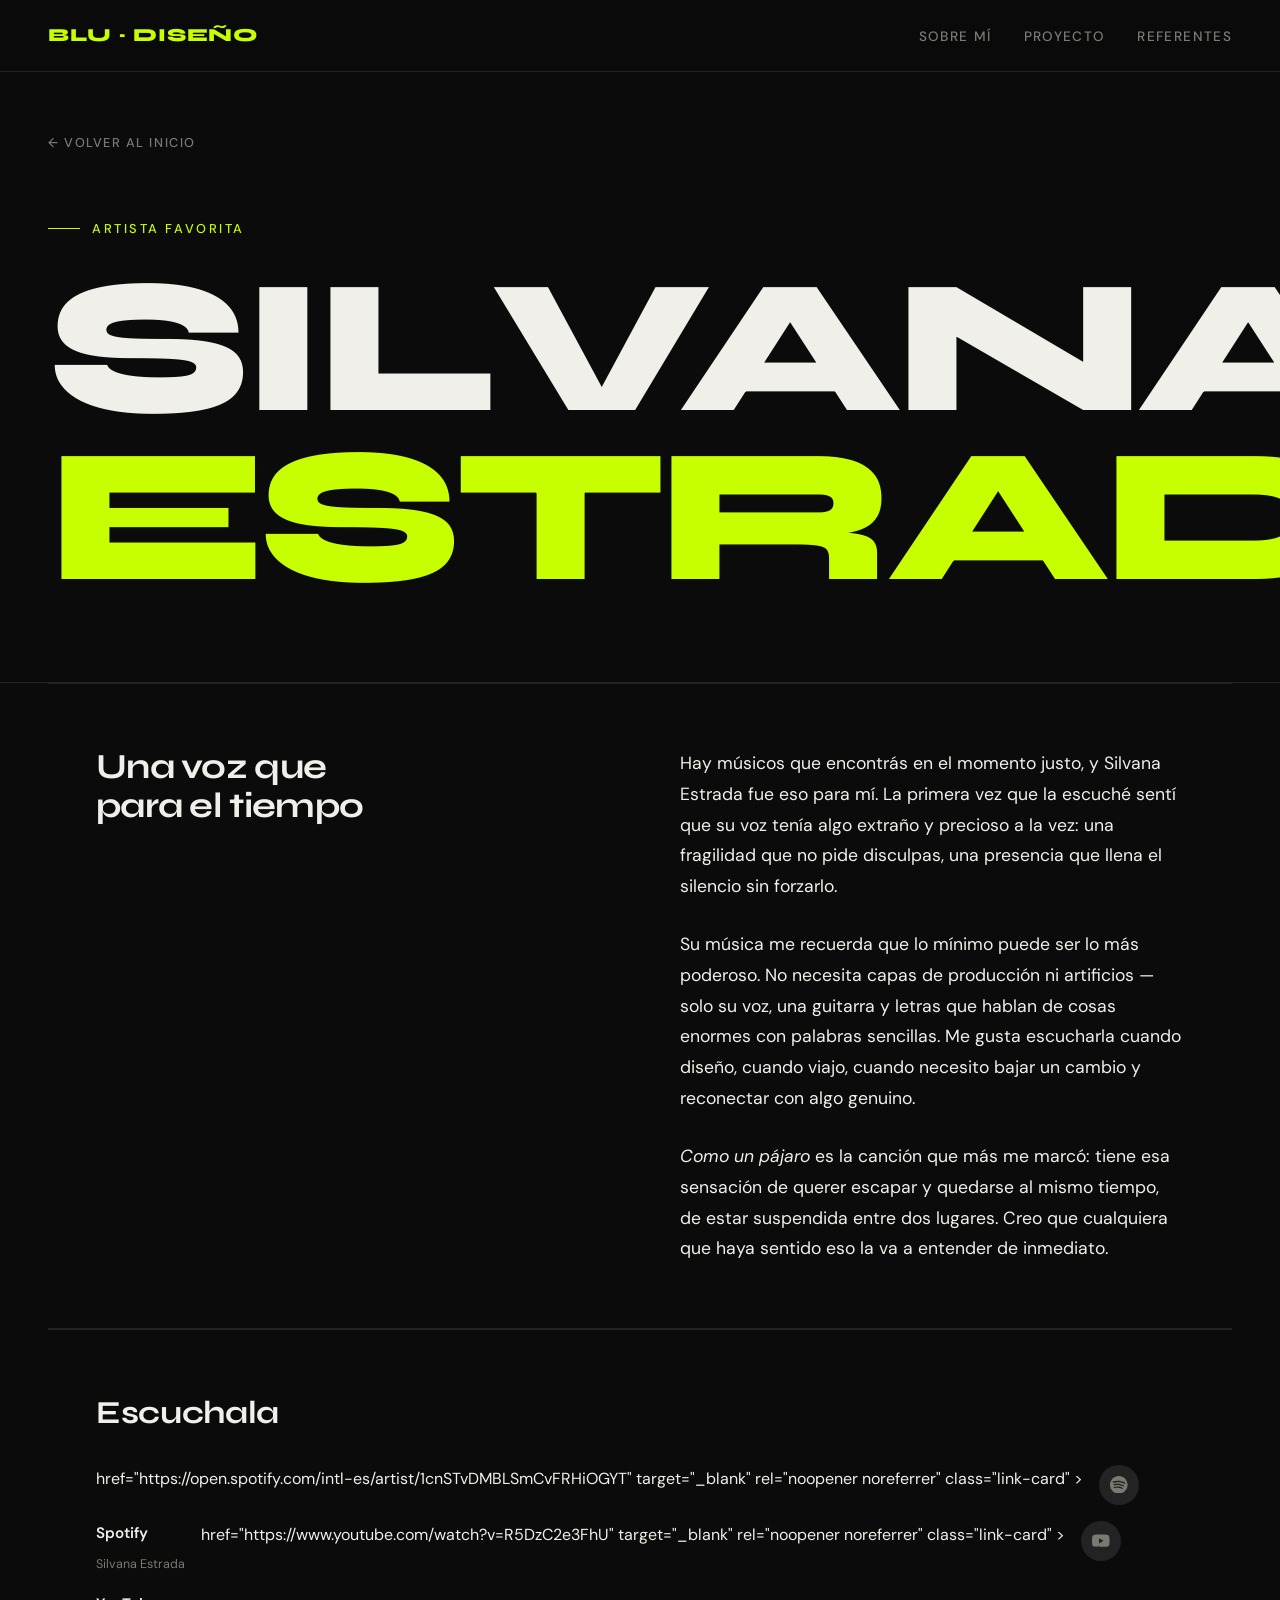
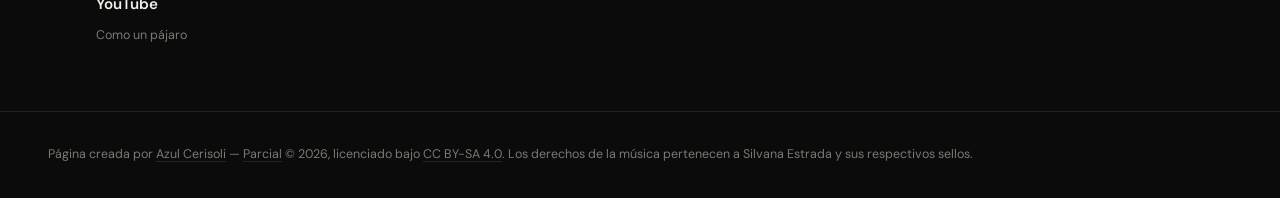
==== silvana.html @ fde163b9 "Create silvana.html for artist profile This HTML file introduces Silvana Estrada, detailing her musi" ====
<!DOCTYPE html>
<html lang="es">
<head>
  <meta charset="UTF-8" />
  <meta name="viewport" content="width=device-width, initial-scale=1.0" />
  <title>Silvana Estrada — Blu Diseño</title>
  <link rel="stylesheet" href="styles.css" />
  <link
    href="https://fonts.googleapis.com/css2?family=Syne:wght@400;700;800&family=DM+Sans:ital,opsz,wght@0,9..40,300;0,9..40,400;0,9..40,500;0,9..40,600;1,9..40,300&display=swap"
    rel="stylesheet"
  />
</head>
<body>

  <nav>
    <a href="index.html" class="nav-logo">Blu · Diseño</a>
    <ul class="nav-links">
      <li><a href="index.html#presentacion">Sobre mí</a></li>
      <li><a href="index.html#proyecto">Proyecto</a></li>
      <li><a href="index.html#referentes">Referentes</a></li>
    </ul>
  </nav>

  <!-- HERO -->
  <div class="silvana-hero">
    <a href="index.html" class="back-link">← Volver al inicio</a>
    <p class="hero-eyebrow">Artista favorita</p>
    <h1 class="hero-title">Silvana<br /><span class="accent">Estrada</span></h1>
  </div>

  <main>

    <!-- POR QUÉ ME GUSTA -->
    <section class="silvana-intro">
      <h2>Una voz que<br />para el tiempo</h2>
      <div>
        <p>
          Hay músicos que encontrás en el momento justo, y Silvana Estrada fue
          eso para mí. La primera vez que la escuché sentí que su voz tenía
          algo extraño y precioso a la vez: una fragilidad que no pide
          disculpas, una presencia que llena el silencio sin forzarlo.
        </p>
        <br />
        <p>
          Su música me recuerda que lo mínimo puede ser lo más poderoso.
          No necesita capas de producción ni artificios — solo su voz, una
          guitarra y letras que hablan de cosas enormes con palabras
          sencillas. Me gusta escucharla cuando diseño, cuando viajo, cuando
          necesito bajar un cambio y reconectar con algo genuino.
        </p>
        <br />
        <p>
          <em>Como un pájaro</em> es la canción que más me marcó: tiene esa
          sensación de querer escapar y quedarse al mismo tiempo, de estar
          suspendida entre dos lugares. Creo que cualquiera que haya sentido
          eso la va a entender de inmediato.
        </p>
      </div>
    </section>

    <!-- ENLACES -->
    <section class="silvana-links">
      <h3>Escuchala</h3>
      <div class="link-cards">

        <!-- Spotify -->
        
          href="https://open.spotify.com/intl-es/artist/1cnSTvDMBLSmCvFRHiOGYT"
          target="_blank"
          rel="noopener noreferrer"
          class="link-card"
        >
          <div class="link-card-icon">
            <svg xmlns="http://www.w3.org/2000/svg" viewBox="0 0 24 24">
              <path d="M12 0C5.4 0 0 5.4 0 12s5.4 12 12 12 12-5.4 12-12S18.66 0 12 0zm5.521 17.34c-.24.359-.66.48-1.021.24-2.82-1.74-6.36-2.101-10.561-1.141-.418.122-.779-.179-.899-.539-.12-.421.18-.78.54-.9 4.56-1.021 8.52-.6 11.64 1.32.42.18.479.659.301 1.02zm1.44-3.3c-.301.42-.841.6-1.262.3-3.239-1.98-8.159-2.58-11.939-1.38-.479.12-1.02-.12-1.14-.6-.12-.48.12-1.021.6-1.141C9.6 9.9 15 10.561 18.72 12.84c.361.181.54.78.241 1.2zm.12-3.36C15.24 8.4 8.82 8.16 5.16 9.301c-.6.179-1.2-.181-1.38-.721-.18-.601.18-1.2.72-1.381 4.26-1.26 11.28-1.02 15.721 1.621.539.3.719 1.02.419 1.56-.299.421-1.02.599-1.559.3z"/>
            </svg>
          </div>
          <div class="link-card-text">
            <strong>Spotify</strong>
            <span>Silvana Estrada</span>
          </div>
        </a>

        <!-- YouTube -->
        
          href="https://www.youtube.com/watch?v=R5DzC2e3FhU"
          target="_blank"
          rel="noopener noreferrer"
          class="link-card"
        >
          <div class="link-card-icon">
            <svg xmlns="http://www.w3.org/2000/svg" viewBox="0 0 24 24">
              <path d="M23.498 6.186a3.016 3.016 0 00-2.122-2.136C19.505 3.545 12 3.545 12 3.545s-7.505 0-9.377.505A3.017 3.017 0 00.502 6.186C0 8.07 0 12 0 12s0 3.93.502 5.814a3.016 3.016 0 002.122 2.136c1.871.505 9.376.505 9.376.505s7.505 0 9.377-.505a3.015 3.015 0 002.122-2.136C24 15.93 24 12 24 12s0-3.93-.502-5.814zM9.545 15.568V8.432L15.818 12l-6.273 3.568z"/>
            </svg>
          </div>
          <div class="link-card-text">
            <strong>YouTube</strong>
            <span>Como un pájaro</span>
          </div>
        </a>

      </div>
    </section>

  </main>

  <!-- CRÉDITOS / AUTORÍA -->
  <div class="silvana-credit">
    Página creada por <a href="index.html">Azul Cerisoli</a> —
    <a href="https://azulcerisoli-byte.github.io/parcial/" target="_blank" rel="noopener noreferrer">Parcial</a>
    © 2026, licenciado bajo
    <a href="https://creativecommons.org/licenses/by-sa/4.0/" target="_blank" rel="noopener noreferrer">CC BY-SA 4.0</a>.
    Los derechos de la música pertenecen a Silvana Estrada y sus respectivos sellos.
  </div>

</body>
</html>
---- styles.css ----
/* ============================================
   BLU DISEÑO — Azul Cerisoli | Portfolio
   Paleta: Negro profundo + Blanco roto + Lima eléctrico
   ============================================ */

@import url('https://fonts.googleapis.com/css2?family=Syne:wght@400;700;800&family=DM+Sans:wght@300;400;500;600&display=swap');

/* ====== TOKENS / VARIABLES ====== */
:root {
  --bg:        #0B0B0B;
  --surface:   #141414;
  --border:    #232323;
  --accent:    #C8FF00;
  --accent-dim:#9BBF00;
  --text:      #F0EFE9;
  --muted:     #7A7A72;

  --font-display: 'Syne', sans-serif;
  --font-body:    'DM Sans', sans-serif;

  --space-xs: 0.5rem;
  --space-sm: 1rem;
  --space-md: 2rem;
  --space-lg: 4rem;
  --space-xl: 8rem;

  --transition: 0.3s cubic-bezier(0.4, 0, 0.2, 1);
}

/* ====== RESET & BASE ====== */
*, *::before, *::after {
  box-sizing: border-box;
  margin: 0;
  padding: 0;
}

html {
  scroll-behavior: smooth;
  font-size: 16px;
}

body {
  background-color: var(--bg);
  color: var(--text);
  font-family: var(--font-body);
  font-weight: 400;
  line-height: 1.7;
  overflow-x: hidden;
}

/* ====== TIPOGRAFÍA ====== */

h1 {
  font-family: var(--font-display);
  font-weight: 800;
  font-size: clamp(5rem, 15vw, 13rem);
  line-height: 0.88;
  letter-spacing: -0.04em;
  color: var(--text);
  text-transform: uppercase;
}

h1 span.accent {
  color: var(--accent);
}

h2 {
  font-family: var(--font-display);
  font-weight: 700;
  font-size: clamp(2rem, 5vw, 3.5rem);
  line-height: 1.1;
  letter-spacing: -0.02em;
  color: var(--text);
}

h3 {
  font-family: var(--font-display);
  font-weight: 700;
  font-size: clamp(1.4rem, 3vw, 2rem);
  line-height: 1.2;
  letter-spacing: -0.01em;
  color: var(--accent);
}

p {
  font-family: var(--font-body);
  font-weight: 400;
  font-size: clamp(1rem, 1.5vw, 1.1rem);
  line-height: 1.75;
  color: var(--text);
  max-width: 68ch;
}

a {
  font-family: var(--font-body);
  color: var(--accent);
  text-decoration: none;
  transition: color var(--transition), opacity var(--transition);
}

a:hover {
  color: var(--text);
  opacity: 0.85;
}

/* ====== BARRA DE NAVEGACIÓN ====== */

nav {
  position: fixed;
  top: 0;
  left: 0;
  right: 0;
  z-index: 100;
  display: flex;
  justify-content: space-between;
  align-items: center;
  padding: 1.25rem 3rem;
  background: rgba(11, 11, 11, 0.85);
  backdrop-filter: blur(12px);
  border-bottom: 1px solid var(--border);
}

.nav-logo {
  font-family: var(--font-display);
  font-weight: 800;
  font-size: 1.15rem;
  color: var(--accent);
  letter-spacing: 0.04em;
  text-transform: uppercase;
}

.nav-links {
  display: flex;
  gap: 2rem;
  list-style: none;
}

.nav-links a {
  font-family: var(--font-body);
  font-size: 0.85rem;
  font-weight: 500;
  color: var(--muted);
  text-transform: uppercase;
  letter-spacing: 0.1em;
  transition: color var(--transition);
}

.nav-links a:hover {
  color: var(--accent);
  opacity: 1;
}

/* ====== HERO ====== */

.hero {
  min-height: 100vh;
  display: flex;
  flex-direction: column;
  justify-content: flex-end;
  padding: 0 3rem 4rem;
  position: relative;
  overflow: hidden;
}

.hero::before {
  content: '';
  position: absolute;
  top: -20%;
  right: -10%;
  width: 60vw;
  height: 60vw;
  background: radial-gradient(ellipse, rgba(200, 255, 0, 0.06) 0%, transparent 70%);
  pointer-events: none;
}

.hero-eyebrow {
  font-family: var(--font-body);
  font-size: 0.8rem;
  font-weight: 500;
  letter-spacing: 0.2em;
  text-transform: uppercase;
  color: var(--accent);
  margin-bottom: 1.5rem;
  display: flex;
  align-items: center;
  gap: 0.75rem;
}

.hero-eyebrow::before {
  content: '';
  display: inline-block;
  width: 2rem;
  height: 1px;
  background: var(--accent);
}

h1.hero-title {
  margin-bottom: 2rem;
}

.hero-sub {
  font-family: var(--font-body);
  font-size: clamp(1rem, 2vw, 1.25rem);
  font-weight: 300;
  color: var(--muted);
  max-width: none;
  letter-spacing: 0.02em;
}

.hero-line {
  width: 100%;
  height: 1px;
  background: var(--border);
  margin: 2rem 0;
}

.hero-scroll {
  display: inline-flex;
  align-items: center;
  gap: 0.5rem;
  font-size: 0.75rem;
  letter-spacing: 0.15em;
  text-transform: uppercase;
  color: var(--muted);
  animation: float 2.5s ease-in-out infinite;
}

@keyframes float {
  0%, 100% { transform: translateY(0); }
  50% { transform: translateY(6px); }
}

/* ====== LAYOUT GENERAL ====== */

main {
  padding: 0 3rem;
}

section {
  padding: var(--space-xl) 0;
  border-top: 1px solid var(--border);
}

.section-label {
  font-size: 0.75rem;
  font-weight: 500;
  letter-spacing: 0.2em;
  text-transform: uppercase;
  color: var(--muted);
  margin-bottom: 2.5rem;
  display: flex;
  align-items: center;
  gap: 0.75rem;
}

.section-label::before {
  content: '';
  display: inline-block;
  width: 1.5rem;
  height: 1px;
  background: var(--muted);
}

/* ====== SECCIÓN PRESENTACIÓN ====== */

#presentacion .section-inner {
  display: grid;
  grid-template-columns: 1fr 2fr;
  gap: 5rem;
  align-items: start;
}

.presentacion-titulo {
  position: sticky;
  top: 7rem;
}

.presentacion-titulo h2 {
  margin-bottom: 1rem;
}

.tag-list {
  display: flex;
  flex-wrap: wrap;
  gap: 0.5rem;
  margin-top: 2rem;
}

.tag {
  font-family: var(--font-body);
  font-size: 0.75rem;
  font-weight: 500;
  letter-spacing: 0.08em;
  text-transform: uppercase;
  padding: 0.35rem 0.85rem;
  border: 1px solid var(--border);
  border-radius: 2rem;
  color: var(--muted);
}

.tag.highlight {
  border-color: var(--accent);
  color: var(--accent);
}

.presentacion-texto {
  display: flex;
  flex-direction: column;
  gap: 1.5rem;
}

.presentacion-texto p {
  padding-bottom: 1.5rem;
  border-bottom: 1px solid var(--border);
}

.presentacion-texto p:last-child {
  border-bottom: none;
}

/* ====== SECCIÓN PROYECTO FAVORITO ====== */

#proyecto {
  background: var(--surface);
  padding: var(--space-xl) 3rem;
  margin: 0 -3rem;
}

#proyecto .section-label {
  margin-bottom: 1rem;
}

#proyecto h3 {
  font-size: clamp(2rem, 4vw, 3rem);
  color: var(--accent);
  margin-bottom: 1.5rem;
}

.proyecto-desc {
  margin-bottom: 3rem;
  max-width: 60ch;
  color: var(--muted);
}

/* Grid de imágenes */
.image-grid {
  display: grid;
  grid-template-columns: repeat(3, 1fr);
  grid-auto-rows: 280px;
  gap: 1rem;
}

.image-slot {
  position: relative;
  background: var(--border);
  border: 1px dashed #333;
  border-radius: 4px;
  overflow: hidden;
  cursor: pointer;
  transition: border-color var(--transition), background var(--transition);
  display: flex;
  align-items: center;
  justify-content: center;
  flex-direction: column;
  gap: 0.5rem;
}

.image-slot:first-child {
  grid-column: span 2;
  grid-row: span 2;
}

.image-slot:hover {
  border-color: var(--accent);
  background: #1a1a1a;
}

.image-slot .slot-icon {
  width: 2.5rem;
  height: 2.5rem;
  border: 1.5px solid var(--muted);
  border-radius: 50%;
  display: flex;
  align-items: center;
  justify-content: center;
  transition: border-color var(--transition);
}

.image-slot:hover .slot-icon {
  border-color: var(--accent);
}

.image-slot .slot-icon svg {
  width: 1.2rem;
  height: 1.2rem;
  stroke: var(--muted);
  transition: stroke var(--transition);
}

.image-slot:hover .slot-icon svg {
  stroke: var(--accent);
}

.slot-text {
  font-family: var(--font-body);
  font-size: 0.7rem;
  letter-spacing: 0.12em;
  text-transform: uppercase;
  color: var(--muted);
  transition: color var(--transition);
}

.image-slot:hover .slot-text {
  color: var(--accent);
}

.image-slot input[type="file"] {
  position: absolute;
  inset: 0;
  opacity: 0;
  cursor: pointer;
}

.image-slot img {
  position: absolute;
  inset: 0;
  width: 100%;
  height: 100%;
  object-fit: cover;
  display: none;
}

.image-slot.has-image .slot-icon,
.image-slot.has-image .slot-text {
  display: none;
}

.image-slot.has-image img {
  display: block;
}

.image-slot .remove-btn {
  display: none;
  position: absolute;
  top: 0.5rem;
  right: 0.5rem;
  background: rgba(11, 11, 11, 0.85);
  border: none;
  border-radius: 50%;
  width: 1.8rem;
  height: 1.8rem;
  align-items: center;
  justify-content: center;
  cursor: pointer;
  color: var(--text);
  font-size: 1rem;
  z-index: 2;
  transition: background var(--transition);
}

.image-slot.has-image .remove-btn {
  display: flex;
}

.remove-btn:hover {
  background: rgba(200, 255, 0, 0.2);
  color: var(--accent);
}

/* ====== SECCIÓN REFERENTES ====== */

#referentes .section-inner {
  display: flex;
  flex-direction: column;
  gap: 5rem;
}

#referentes h2 {
  margin-bottom: 4rem;
}

.referente-card {
  display: grid;
  grid-template-columns: 1fr 2fr;
  gap: 4rem;
  padding-bottom: 4rem;
  border-bottom: 1px solid var(--border);
}

.referente-card:last-child {
  border-bottom: none;
  padding-bottom: 0;
}

.referente-info h3 {
  font-size: 1.8rem;
  color: var(--accent);
  margin-bottom: 1rem;
}

.referente-info p {
  color: var(--muted);
  font-size: 0.95rem;
  max-width: 35ch;
}

.referente-obras {
  display: flex;
  flex-direction: column;
  gap: 1rem;
}

.obra-item {
  display: flex;
  align-items: center;
  gap: 1.5rem;
  padding: 1.25rem;
  border: 1px solid var(--border);
  border-radius: 4px;
  transition: border-color var(--transition), background var(--transition);
}

.obra-item:hover {
  border-color: var(--accent);
  background: rgba(200, 255, 0, 0.03);
}

.obra-num {
  font-family: var(--font-display);
  font-size: 2rem;
  font-weight: 800;
  color: var(--border);
  min-width: 2.5rem;
  line-height: 1;
  transition: color var(--transition);
}

.obra-item:hover .obra-num {
  color: var(--accent);
}

.obra-text h4 {
  font-family: var(--font-body);
  font-size: 1rem;
  font-weight: 600;
  color: var(--text);
  margin-bottom: 0.25rem;
}

.obra-text p {
  font-size: 0.85rem;
  color: var(--muted);
  max-width: none;
  line-height: 1.5;
}

.obra-link {
  margin-left: auto;
  font-size: 0.7rem;
  letter-spacing: 0.1em;
  text-transform: uppercase;
  color: var(--muted);
  white-space: nowrap;
  border: 1px solid var(--border);
  padding: 0.4rem 0.8rem;
  border-radius: 2rem;
  transition: border-color var(--transition), color var(--transition);
}

.obra-item:hover .obra-link {
  border-color: var(--accent);
  color: var(--accent);
}

/* ====== FOOTER ====== */
/* ====== FOOTER ====== */

footer {
  border-top: 1px solid var(--border);
  padding: 3rem;
  display: flex;
  flex-direction: column;
}

.footer-top {
  display: flex;
  justify-content: space-between;
  align-items: center;
  flex-wrap: wrap;
  gap: 1.5rem;
  padding-bottom: 2rem;
}

.footer-brand {
  font-family: var(--font-display);
  font-weight: 800;
  font-size: 1.1rem;
  color: var(--text);
  letter-spacing: 0.06em;
  text-transform: uppercase;
  display: flex;
  flex-direction: column;
  gap: 0.35rem;
}

.footer-brand span {
  color: var(--accent);
}

.footer-tagline {
  font-family: var(--font-body);
  font-size: 0.78rem;
  font-weight: 400;
  color: var(--muted);
  text-transform: none;
  max-width: none;
}

.footer-divider {
  width: 100%;
  height: 1px;
  background: var(--border);
}

.footer-license {
  display: flex;
  align-items: center;
  gap: 1rem;
  padding-top: 1.75rem;
  flex-wrap: wrap;
}

.cc-icons {
  display: flex;
  align-items: center;
  gap: 0.3rem;
}

.cc-icons svg {
  fill: var(--muted);
  opacity: 0.7;
}

.license-text {
  font-family: var(--font-body);
  font-size: 0.78rem;
  color: var(--muted);
  line-height: 1.6;
  max-width: none;
}

.license-text a {
  color: var(--muted);
  text-decoration: underline;
  text-underline-offset: 3px;
  text-decoration-color: var(--border);
  transition: color var(--transition), text-decoration-color var(--transition);
}

.license-text a:hover {
  color: var(--accent);
  text-decoration-color: var(--accent);
  opacity: 1;
}

.social-links {
  display: flex;
  gap: 1rem;
  align-items: center;
}

.social-link {
  display: flex;
  align-items: center;
  justify-content: center;
  width: 2.6rem;
  height: 2.6rem;
  border: 1px solid var(--border);
  border-radius: 50%;
  transition: border-color var(--transition), background var(--transition), transform var(--transition);
}

.social-link:hover {
  border-color: var(--accent);
  background: rgba(200, 255, 0, 0.07);
  transform: translateY(-3px);
  opacity: 1;
}

.social-link svg {
  width: 1.1rem;
  height: 1.1rem;
  fill: var(--muted);
  transition: fill var(--transition);
}

.social-link:hover svg {
  fill: var(--accent);
}


/* ====== ANIMACIONES DE ENTRADA ====== */

@keyframes fadeUp {
  from { opacity: 0; transform: translateY(2rem); }
  to   { opacity: 1; transform: translateY(0); }
}

.hero-eyebrow { animation: fadeUp 0.6s ease 0.1s both; }
h1.hero-title  { animation: fadeUp 0.7s ease 0.25s both; }
.hero-line     { animation: fadeUp 0.5s ease 0.45s both; }
.hero-sub      { animation: fadeUp 0.5s ease 0.55s both; }
.hero-scroll   { animation: fadeUp 0.5s ease 0.7s both; }

/* ====== RESPONSIVE ====== */

@media (max-width: 900px) {
  nav { padding: 1rem 1.5rem; }
  .nav-links { display: none; }
  .hero { padding: 0 1.5rem 3rem; }
  main { padding: 0 1.5rem; }
  footer { padding: 2rem 1.5rem; }
  #proyecto { padding: var(--space-lg) 1.5rem; margin: 0 -1.5rem; }

  #presentacion .section-inner {
    grid-template-columns: 1fr;
    gap: 2.5rem;
  }

  .presentacion-titulo { position: static; }

  .referente-card {
    grid-template-columns: 1fr;
    gap: 2rem;
  }

  .image-grid {
    grid-template-columns: repeat(2, 1fr);
    grid-auto-rows: 200px;
  }

  .image-slot:first-child {
    grid-column: span 2;
    grid-row: span 1;
  }

  footer {
    flex-direction: column;
    align-items: flex-start;
  }
}

@media (max-width: 480px) {
  .image-grid {
    grid-template-columns: 1fr;
  }
  .image-slot:first-child {
    grid-column: span 1;
  }
}
/* ====== NAVEGADOR DE PÁGINAS ====== */

.page-card {
  display: flex;
  justify-content: space-between;
  align-items: center;
  padding: 3rem;
  border: 1px solid var(--border);
  border-radius: 4px;
  text-decoration: none;
  transition: border-color var(--transition), background var(--transition);
  margin-top: 2rem;
}

.page-card:hover {
  border-color: var(--accent);
  background: rgba(200, 255, 0, 0.03);
  opacity: 1;
}

.page-card-tag {
  font-family: var(--font-body);
  font-size: 0.75rem;
  font-weight: 500;
  letter-spacing: 0.15em;
  text-transform: uppercase;
  color: var(--accent);
  display: block;
  margin-bottom: 1rem;
}

.page-card-title {
  font-family: var(--font-display);
  font-size: clamp(2.5rem, 6vw, 5rem);
  font-weight: 800;
  color: var(--text);
  line-height: 0.9;
  letter-spacing: -0.03em;
  margin-bottom: 1rem;
}

.page-card-sub {
  font-family: var(--font-body);
  font-size: 0.85rem;
  color: var(--muted);
  max-width: none;
}

.page-card-arrow {
  font-size: 3rem;
  color: var(--border);
  transition: color var(--transition), transform var(--transition);
  line-height: 1;
}

.page-card:hover .page-card-arrow {
  color: var(--accent);
  transform: translateX(6px);
}

/* ====== PÁGINA SILVANA ====== */

.back-link {
  display: inline-flex;
  align-items: center;
  gap: 0.5rem;
  font-family: var(--font-body);
  font-size: 0.8rem;
  font-weight: 500;
  letter-spacing: 0.12em;
  text-transform: uppercase;
  color: var(--muted);
  text-decoration: none;
  margin-bottom: 4rem;
  transition: color var(--transition);
}

.back-link:hover {
  color: var(--accent);
  opacity: 1;
}

.silvana-hero {
  padding: 8rem 3rem 4rem;
  border-bottom: 1px solid var(--border);
}

.silvana-hero h1 {
  margin-bottom: 1rem;
}

.silvana-intro {
  padding: var(--space-lg) 3rem;
  display: grid;
  grid-template-columns: 1fr 1fr;
  gap: 5rem;
  border-bottom: 1px solid var(--border);
}

.silvana-intro h2 {
  font-size: clamp(1.5rem, 3vw, 2.2rem);
}

.silvana-links {
  padding: var(--space-lg) 3rem;
}

.silvana-links h3 {
  margin-bottom: 2rem;
  color: var(--text);
}

.link-cards {
  display: flex;
  gap: 1rem;
  flex-wrap: wrap;
}

.link-card {
  display: flex;
  align-items: center;
  gap: 1rem;
  padding: 1.25rem 2rem;
  border: 1px solid var(--border);
  border-radius: 4px;
  text-decoration: none;
  transition: border-color var(--transition), background var(--transition), transform var(--transition);
  min-width: 220px;
}

.link-card:hover {
  border-color: var(--accent);
  background: rgba(200, 255, 0, 0.04);
  transform: translateY(-3px);
  opacity: 1;
}

.link-card-icon {
  width: 2.5rem;
  height: 2.5rem;
  border-radius: 50%;
  background: var(--border);
  display: flex;
  align-items: center;
  justify-content: center;
  flex-shrink: 0;
  transition: background var(--transition);
}

.link-card:hover .link-card-icon {
  background: rgba(200, 255, 0, 0.12);
}

.link-card-icon svg {
  width: 1.1rem;
  height: 1.1rem;
  fill: var(--muted);
  transition: fill var(--transition);
}

.link-card:hover .link-card-icon svg {
  fill: var(--accent);
}

.link-card-text strong {
  font-family: var(--font-body);
  font-size: 0.95rem;
  font-weight: 600;
  color: var(--text);
  display: block;
  margin-bottom: 0.15rem;
}

.link-card-text span {
  font-family: var(--font-body);
  font-size: 0.78rem;
  color: var(--muted);
}

.silvana-credit {
  padding: 2rem 3rem;
  border-top: 1px solid var(--border);
  font-family: var(--font-body);
  font-size: 0.78rem;
  color: var(--muted);
}

.silvana-credit a {
  color: var(--muted);
  text-decoration: underline;
  text-underline-offset: 3px;
  text-decoration-color: var(--border);
}

.silvana-credit a:hover {
  color: var(--accent);
  opacity: 1;
}

@media (max-width: 900px) {
  .silvana-hero { padding: 6rem 1.5rem 3rem; }
  .silvana-intro { grid-template-columns: 1fr; gap: 2rem; padding: var(--space-md) 1.5rem; }
  .silvana-links { padding: var(--space-md) 1.5rem; }
  .silvana-credit { padding: 2rem 1.5rem; }
  .page-card { padding: 2rem 1.5rem; }
}
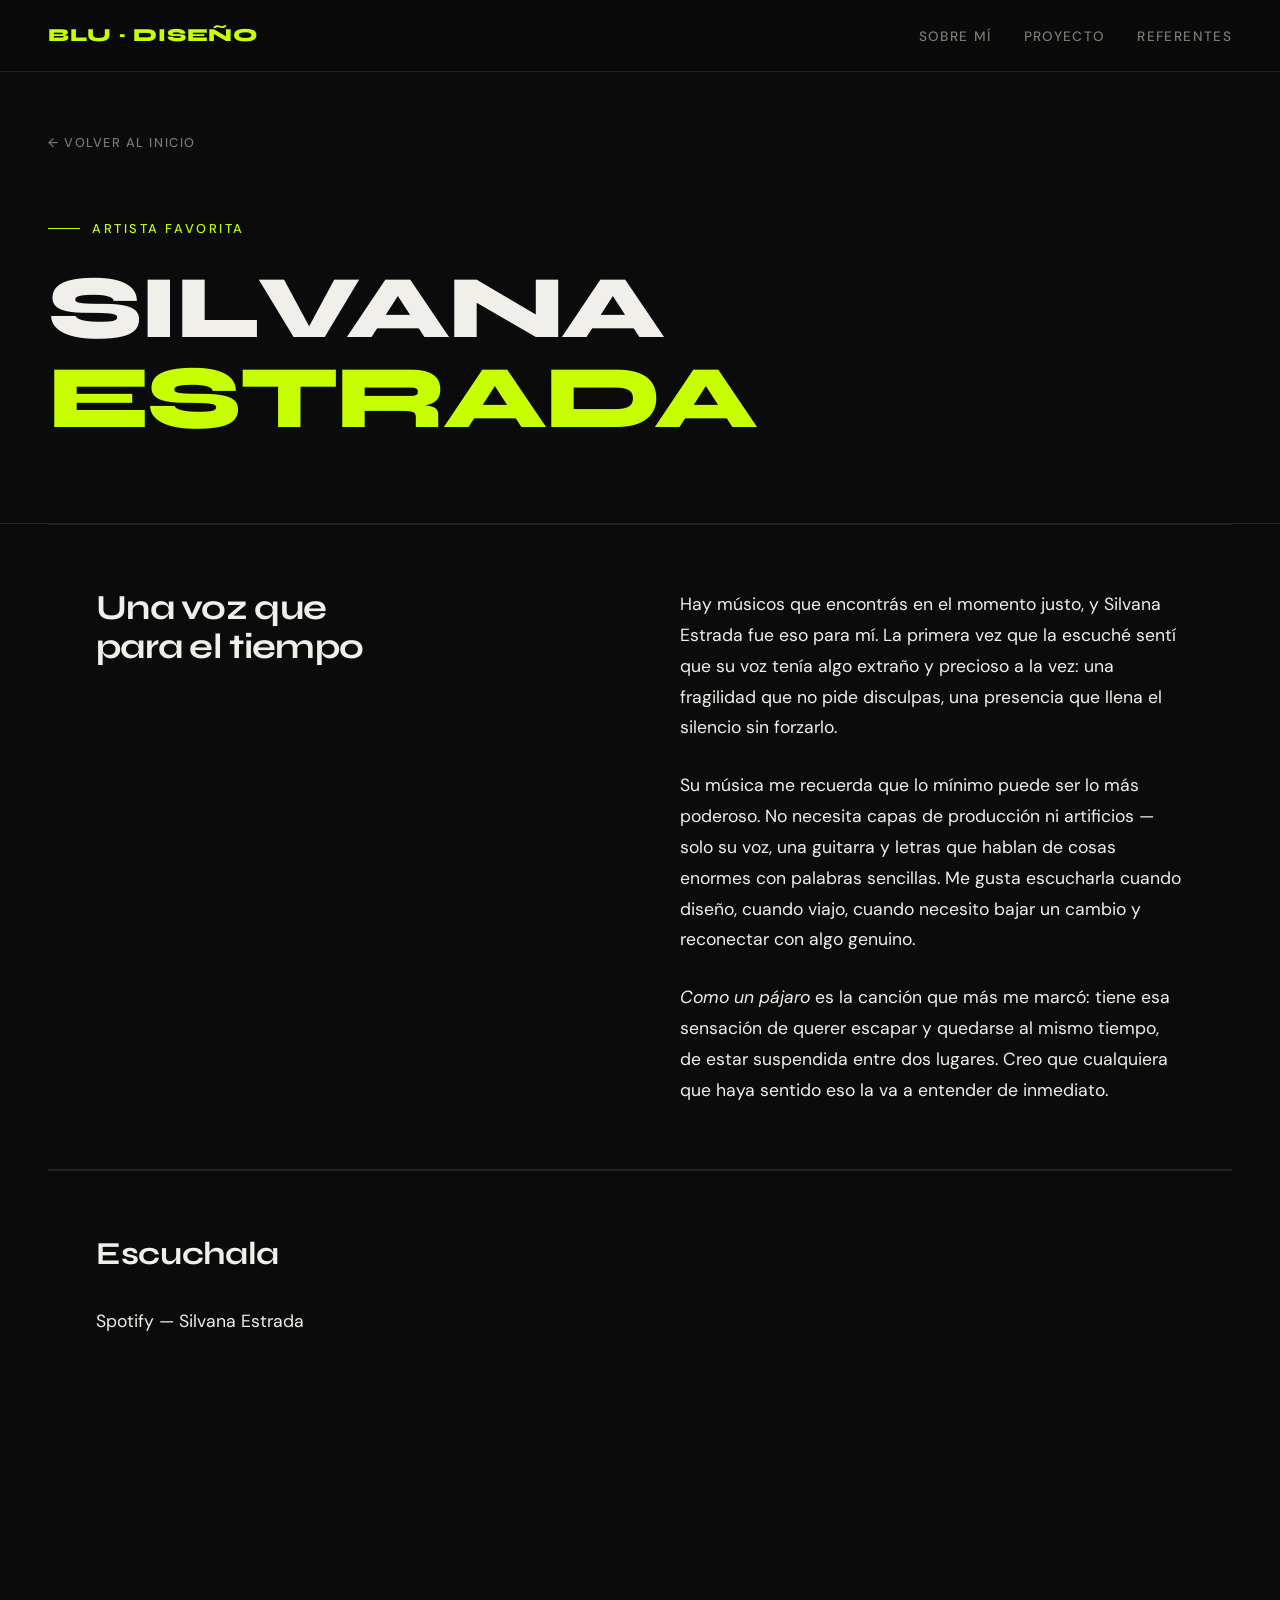
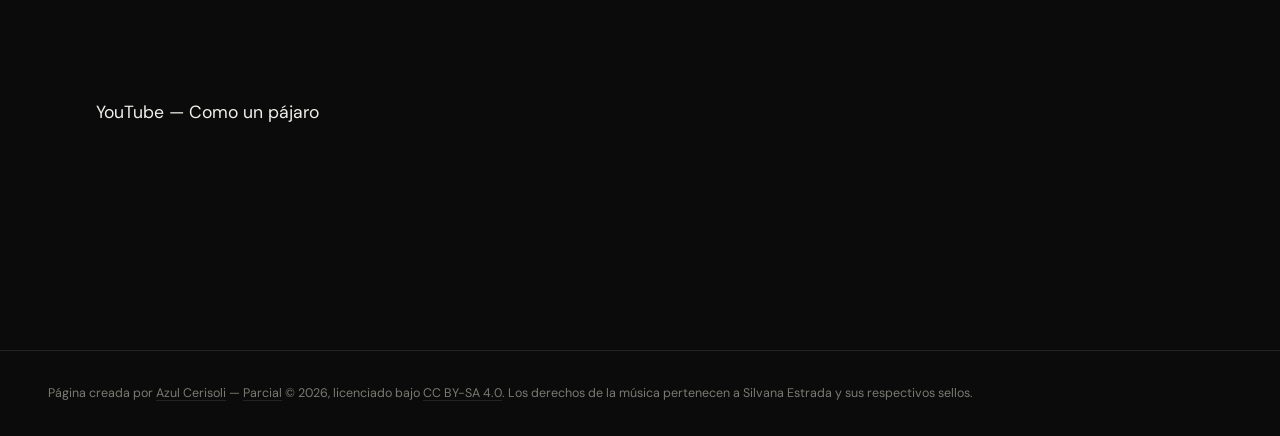
==== commit 9c1f54fc: "Refactor hero title and add media embeds Updated the hero section title and added embed blocks for S" ====
--- a/silvana.html
+++ b/silvana.html
@@ -25,7 +25,9 @@
   <div class="silvana-hero">
     <a href="index.html" class="back-link">← Volver al inicio</a>
     <p class="hero-eyebrow">Artista favorita</p>
-    <h1 class="hero-title">Silvana<br /><span class="accent">Estrada</span></h1>
+   <h1 style="font-family:'Syne',sans-serif; font-weight:800; font-size:clamp(2.5rem,7vw,6rem); line-height:1; letter-spacing:-0.03em; color:#F0EFE9; margin-bottom:1rem;">
+  Silvana <span style="color:#C8FF00;">Estrada</span>
+</h1>
   </div>
 
   <main>
@@ -59,48 +61,43 @@
     </section>
 
     <!-- ENLACES -->
-    <section class="silvana-links">
-      <h3>Escuchala</h3>
-      <div class="link-cards">
+  <section class="silvana-links">
+  <h3>Escuchala</h3>
 
-        <!-- Spotify -->
-        
-          href="https://open.spotify.com/intl-es/artist/1cnSTvDMBLSmCvFRHiOGYT"
-          target="_blank"
-          rel="noopener noreferrer"
-          class="link-card"
-        >
-          <div class="link-card-icon">
-            <svg xmlns="http://www.w3.org/2000/svg" viewBox="0 0 24 24">
-              <path d="M12 0C5.4 0 0 5.4 0 12s5.4 12 12 12 12-5.4 12-12S18.66 0 12 0zm5.521 17.34c-.24.359-.66.48-1.021.24-2.82-1.74-6.36-2.101-10.561-1.141-.418.122-.779-.179-.899-.539-.12-.421.18-.78.54-.9 4.56-1.021 8.52-.6 11.64 1.32.42.18.479.659.301 1.02zm1.44-3.3c-.301.42-.841.6-1.262.3-3.239-1.98-8.159-2.58-11.939-1.38-.479.12-1.02-.12-1.14-.6-.12-.48.12-1.021.6-1.141C9.6 9.9 15 10.561 18.72 12.84c.361.181.54.78.241 1.2zm.12-3.36C15.24 8.4 8.82 8.16 5.16 9.301c-.6.179-1.2-.181-1.38-.721-.18-.601.18-1.2.72-1.381 4.26-1.26 11.28-1.02 15.721 1.621.539.3.719 1.02.419 1.56-.299.421-1.02.599-1.559.3z"/>
-            </svg>
-          </div>
-          <div class="link-card-text">
-            <strong>Spotify</strong>
-            <span>Silvana Estrada</span>
-          </div>
-        </a>
+  <div class="embed-grid">
 
-        <!-- YouTube -->
-        
-          href="https://www.youtube.com/watch?v=R5DzC2e3FhU"
-          target="_blank"
-          rel="noopener noreferrer"
-          class="link-card"
-        >
-          <div class="link-card-icon">
-            <svg xmlns="http://www.w3.org/2000/svg" viewBox="0 0 24 24">
-              <path d="M23.498 6.186a3.016 3.016 0 00-2.122-2.136C19.505 3.545 12 3.545 12 3.545s-7.505 0-9.377.505A3.017 3.017 0 00.502 6.186C0 8.07 0 12 0 12s0 3.93.502 5.814a3.016 3.016 0 002.122 2.136c1.871.505 9.376.505 9.376.505s7.505 0 9.377-.505a3.015 3.015 0 002.122-2.136C24 15.93 24 12 24 12s0-3.93-.502-5.814zM9.545 15.568V8.432L15.818 12l-6.273 3.568z"/>
-            </svg>
-          </div>
-          <div class="link-card-text">
-            <strong>YouTube</strong>
-            <span>Como un pájaro</span>
-          </div>
-        </a>
+    <!-- Spotify -->
+    <div class="embed-block">
+      <p class="embed-label">Spotify — Silvana Estrada</p>
+      <iframe
+        src="https://open.spotify.com/embed/artist/1cnSTvDMBLSmCvFRHiOGYT?utm_source=generator&theme=0"
+        width="100%"
+        height="352"
+        frameborder="0"
+        allowfullscreen
+        allow="autoplay; clipboard-write; encrypted-media; fullscreen; picture-in-picture"
+        loading="lazy"
+        style="border-radius:12px;"
+      ></iframe>
+    </div>
 
+    <!-- YouTube -->
+    <div class="embed-block">
+      <p class="embed-label">YouTube — Como un pájaro</p>
+      <div class="yt-wrapper">
+        <iframe
+          src="https://www.youtube.com/embed/R5DzC2e3FhU"
+          title="Silvana Estrada — Como un pájaro"
+          frameborder="0"
+          allow="accelerometer; autoplay; clipboard-write; encrypted-media; gyroscope; picture-in-picture"
+          allowfullscreen
+          loading="lazy"
+        ></iframe>
       </div>
-    </section>
+    </div>
+
+  </div>
+</section>
 
   </main>
 
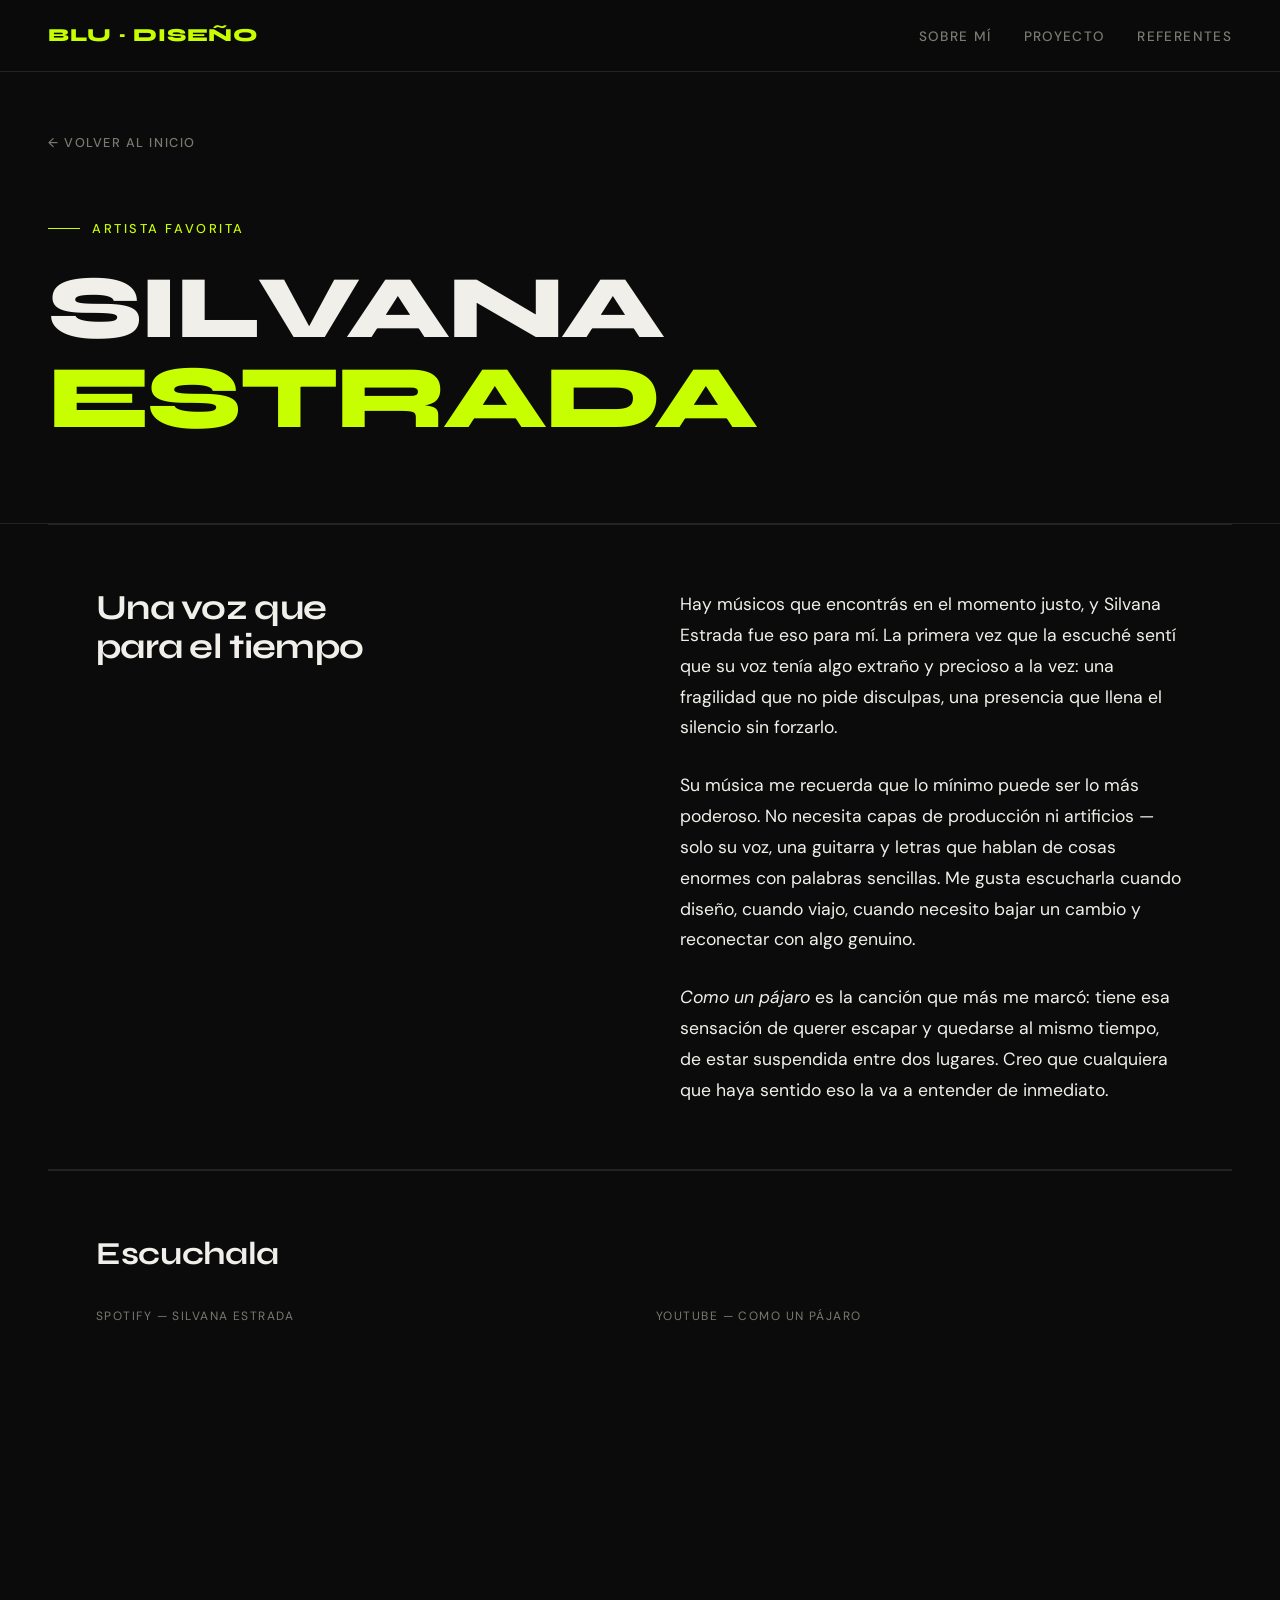
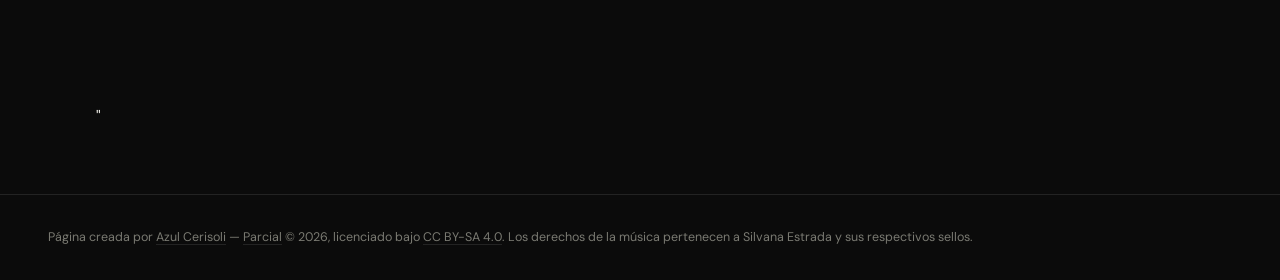
==== commit 331e8713: "Update Spotify and YouTube embed links in silvana.html" ====
--- a/silvana.html
+++ b/silvana.html
@@ -70,29 +70,14 @@
     <div class="embed-block">
       <p class="embed-label">Spotify — Silvana Estrada</p>
       <iframe
-        src="https://open.spotify.com/embed/artist/1cnSTvDMBLSmCvFRHiOGYT?utm_source=generator&theme=0"
-        width="100%"
-        height="352"
-        frameborder="0"
-        allowfullscreen
-        allow="autoplay; clipboard-write; encrypted-media; fullscreen; picture-in-picture"
-        loading="lazy"
-        style="border-radius:12px;"
-      ></iframe>
+      data-testid="embed-iframe" style="border-radius:12px" src="https://open.spotify.com/embed/track/2qRiMr3Gy4Vz643Q6sNMx5?utm_source=generator" width="100%" height="352" frameBorder="0" allowfullscreen="" allow="autoplay; clipboard-write; encrypted-media; fullscreen; picture-in-picture" loading="lazy"></iframe>"
     </div>
 
     <!-- YouTube -->
     <div class="embed-block">
       <p class="embed-label">YouTube — Como un pájaro</p>
       <div class="yt-wrapper">
-        <iframe
-          src="https://www.youtube.com/embed/R5DzC2e3FhU"
-          title="Silvana Estrada — Como un pájaro"
-          frameborder="0"
-          allow="accelerometer; autoplay; clipboard-write; encrypted-media; gyroscope; picture-in-picture"
-          allowfullscreen
-          loading="lazy"
-        ></iframe>
+<iframe width="560" height="315" src="https://www.youtube.com/embed/cGC-5wDVBms?si=7Atvg46dsPbmS3S2" title="YouTube video player" frameborder="0" allow="accelerometer; autoplay; clipboard-write; encrypted-media; gyroscope; picture-in-picture; web-share" referrerpolicy="strict-origin-when-cross-origin" allowfullscreen></iframe>
       </div>
     </div>
 
--- a/styles.css
+++ b/styles.css
@@ -964,3 +964,46 @@
   .silvana-credit { padding: 2rem 1.5rem; }
   .page-card { padding: 2rem 1.5rem; }
 }
+.embed-grid {
+  display: grid;
+  grid-template-columns: 1fr 1fr;
+  gap: 2rem;
+  margin-top: 1.5rem;
+}
+
+.embed-block {
+  display: flex;
+  flex-direction: column;
+  gap: 0.75rem;
+}
+
+.embed-label {
+  font-size: 0.75rem;
+  letter-spacing: 0.12em;
+  text-transform: uppercase;
+  color: var(--muted);
+  max-width: none;
+}
+
+.yt-wrapper {
+  position: relative;
+  width: 100%;
+  padding-bottom: 56.25%; /* ratio 16:9 */
+  height: 0;
+  border-radius: 12px;
+  overflow: hidden;
+}
+
+.yt-wrapper iframe {
+  position: absolute;
+  top: 0;
+  left: 0;
+  width: 100%;
+  height: 100%;
+}
+
+@media (max-width: 700px) {
+  .embed-grid {
+    grid-template-columns: 1fr;
+  }
+}
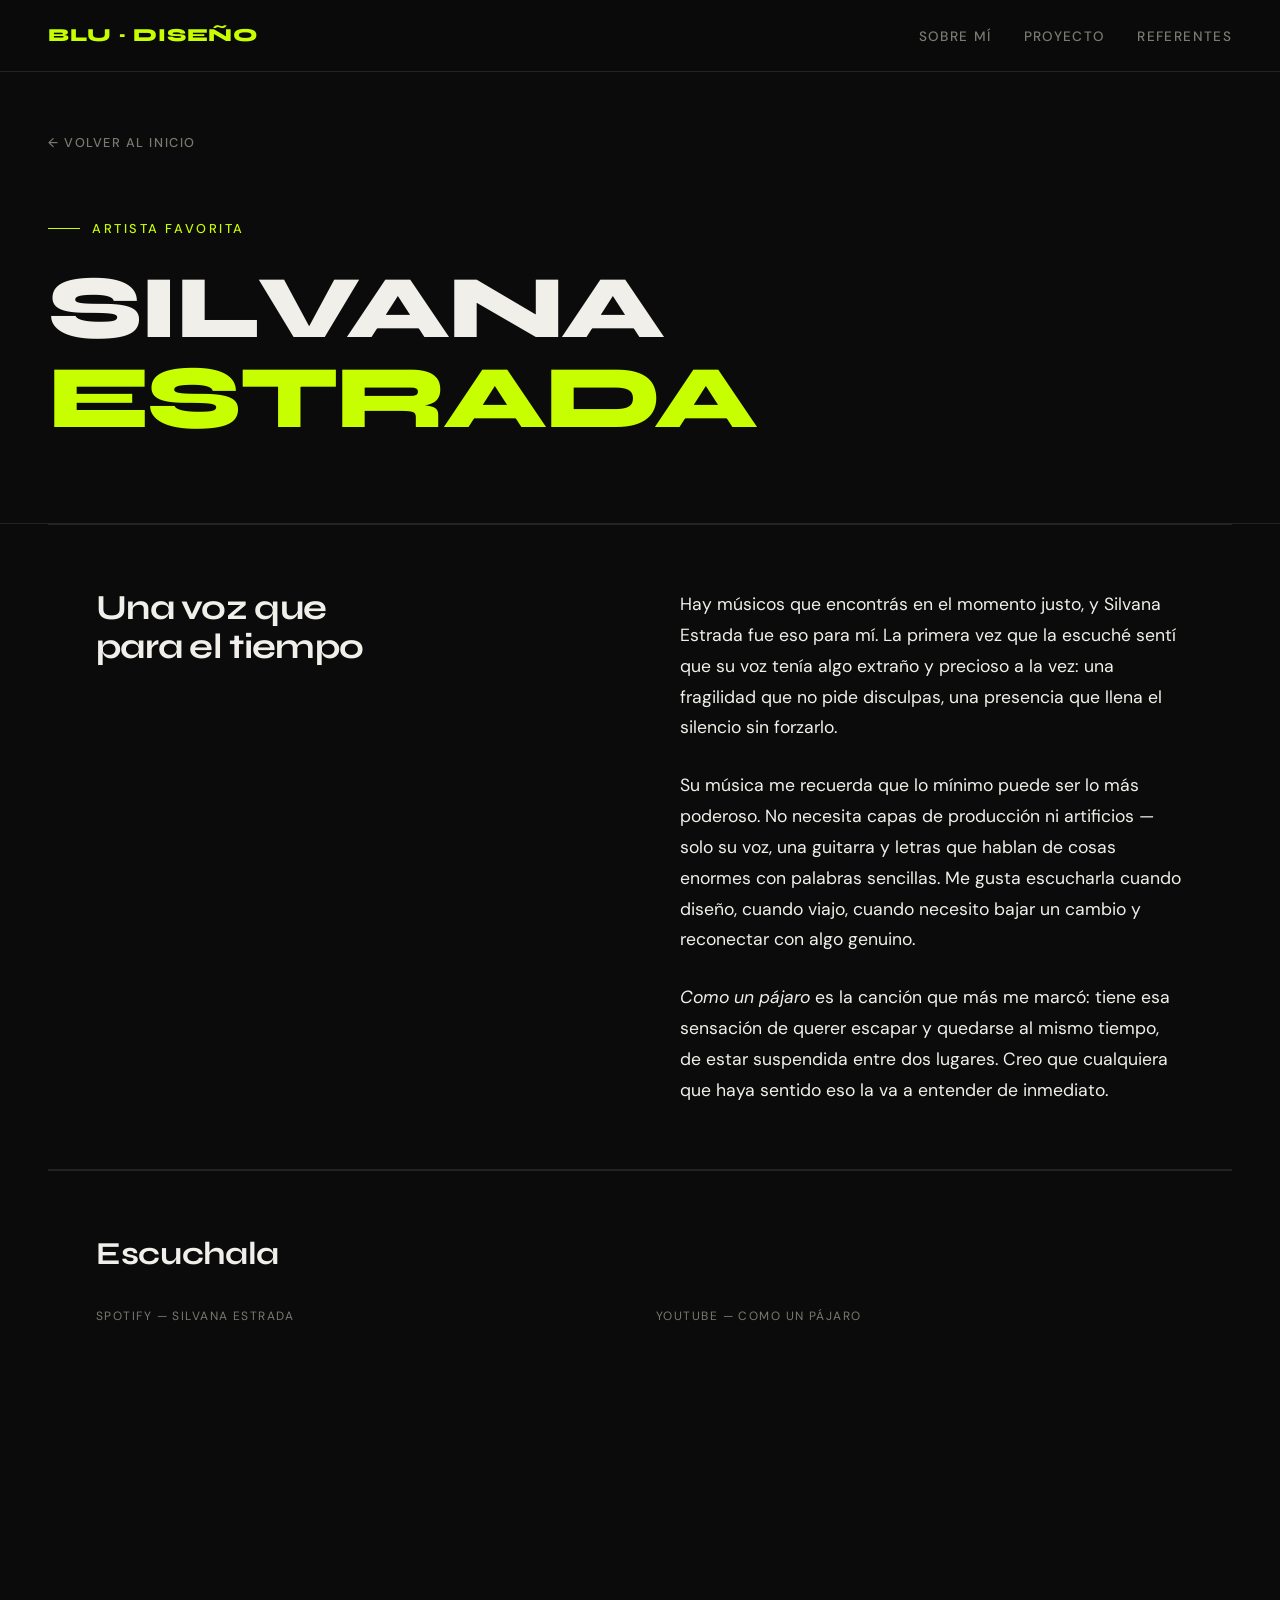
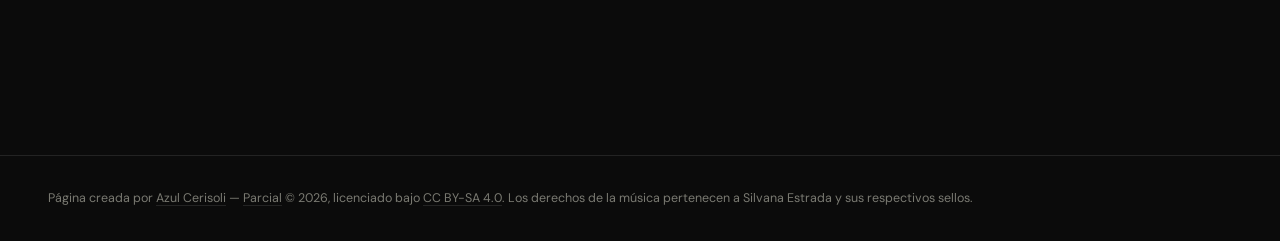
==== commit 0780aad1: "Modify embed elements for Spotify and YouTube Updated iframe elements for Spotify and YouTube embeds" ====
--- a/silvana.html
+++ b/silvana.html
@@ -61,23 +61,20 @@
     </section>
 
     <!-- ENLACES -->
-  <section class="silvana-links">
+ <section class="silvana-links">
   <h3>Escuchala</h3>
 
   <div class="embed-grid">
 
-    <!-- Spotify -->
     <div class="embed-block">
       <p class="embed-label">Spotify — Silvana Estrada</p>
-      <iframe
-      data-testid="embed-iframe" style="border-radius:12px" src="https://open.spotify.com/embed/track/2qRiMr3Gy4Vz643Q6sNMx5?utm_source=generator" width="100%" height="352" frameBorder="0" allowfullscreen="" allow="autoplay; clipboard-write; encrypted-media; fullscreen; picture-in-picture" loading="lazy"></iframe>"
+      <iframe style="border-radius:12px" src="https://open.spotify.com/embed/artist/5L1D2Epe37D9sW9nZzVfXN" width="100%" height="352" frameBorder="0" allowfullscreen="" allow="autoplay; clipboard-write; encrypted-media; fullscreen; picture-in-picture" loading="lazy"></iframe>
     </div>
 
-    <!-- YouTube -->
     <div class="embed-block">
       <p class="embed-label">YouTube — Como un pájaro</p>
       <div class="yt-wrapper">
-<iframe width="560" height="315" src="https://www.youtube.com/embed/cGC-5wDVBms?si=7Atvg46dsPbmS3S2" title="YouTube video player" frameborder="0" allow="accelerometer; autoplay; clipboard-write; encrypted-media; gyroscope; picture-in-picture; web-share" referrerpolicy="strict-origin-when-cross-origin" allowfullscreen></iframe>
+        <iframe width="100%" height="315" src="https://www.youtube.com/embed/cGC-5wDVBms?si=7Atvg46dsPbmS3S2" title="YouTube video player" frameborder="0" allow="accelerometer; autoplay; clipboard-write; encrypted-media; gyroscope; picture-in-picture; web-share" referrerpolicy="strict-origin-when-cross-origin" allowfullscreen></iframe>
       </div>
     </div>
 
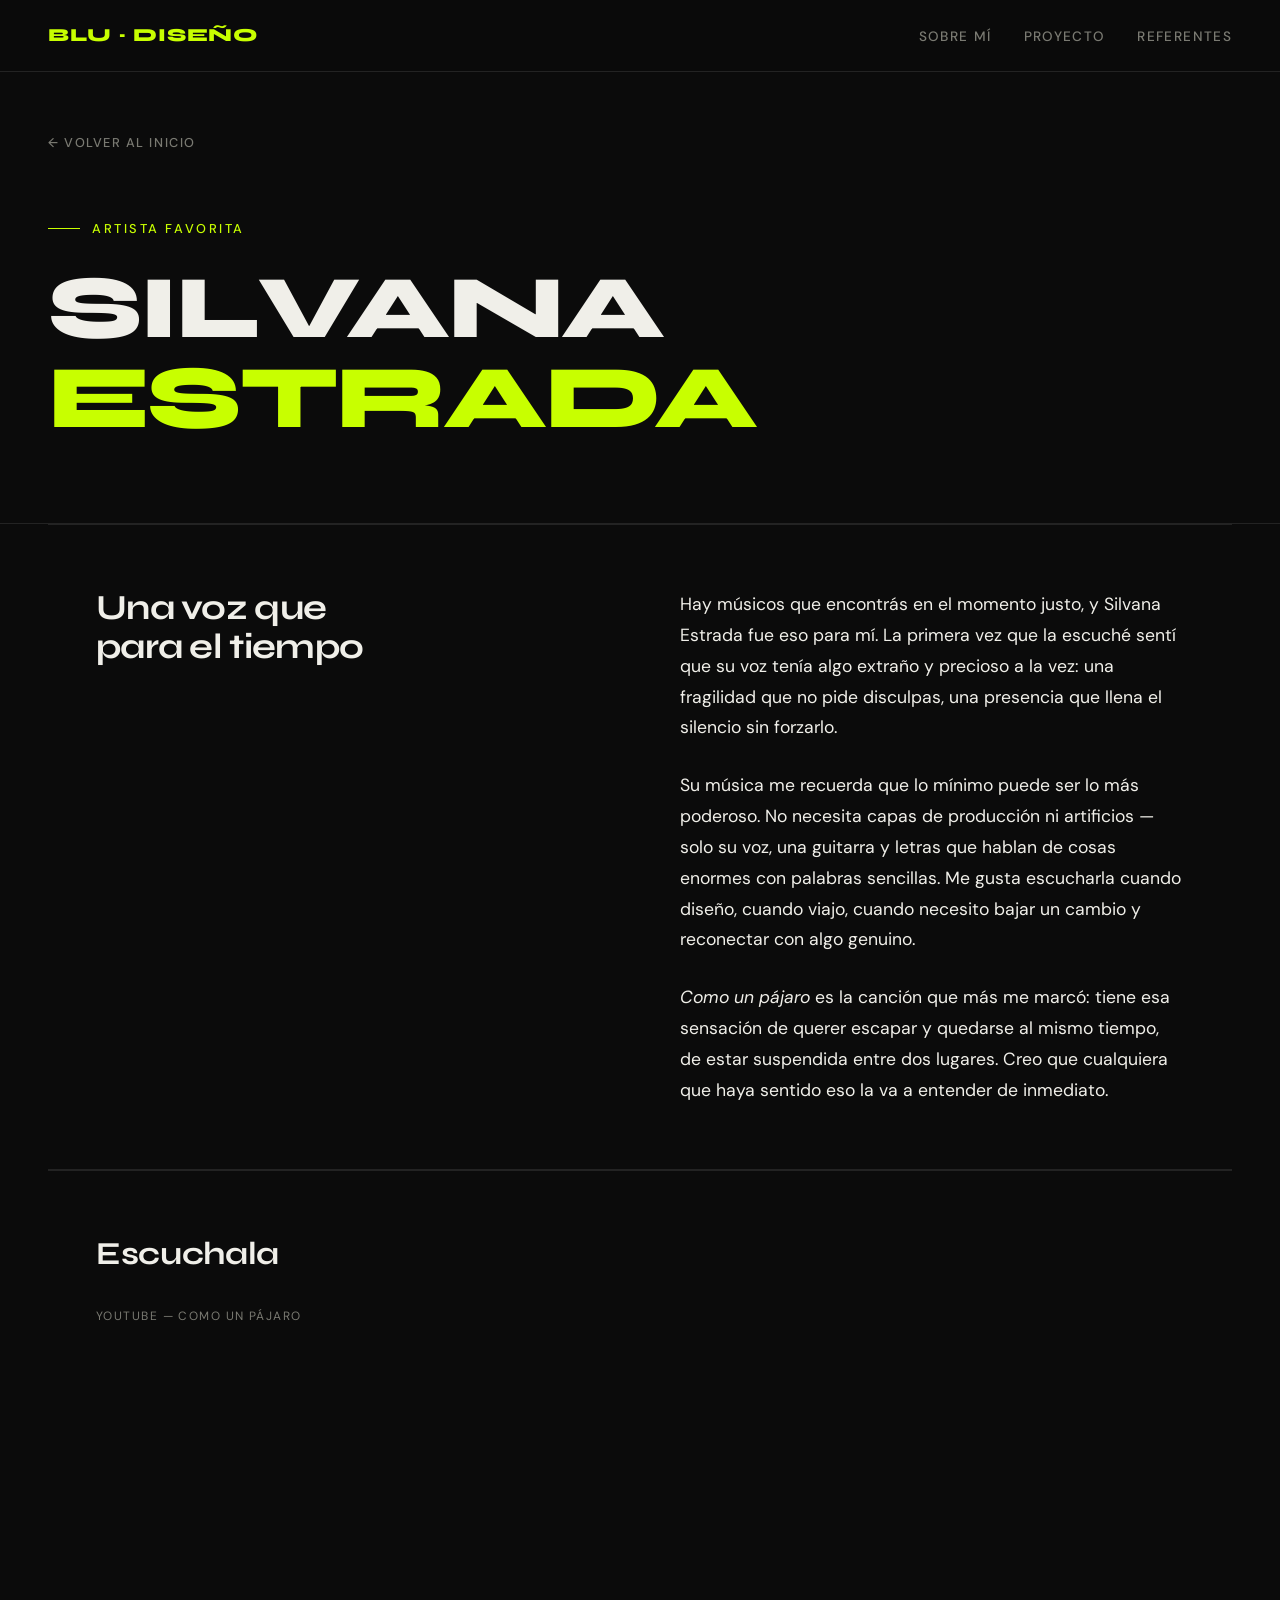
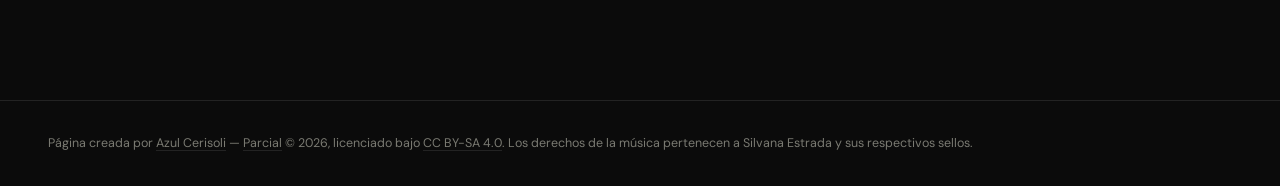
==== commit 77cc4d26: "Remove Spotify embed section Removed Spotify embed block from the HTML." ====
--- a/silvana.html
+++ b/silvana.html
@@ -67,11 +67,6 @@
   <div class="embed-grid">
 
     <div class="embed-block">
-      <p class="embed-label">Spotify — Silvana Estrada</p>
-      <iframe style="border-radius:12px" src="https://open.spotify.com/embed/artist/5L1D2Epe37D9sW9nZzVfXN" width="100%" height="352" frameBorder="0" allowfullscreen="" allow="autoplay; clipboard-write; encrypted-media; fullscreen; picture-in-picture" loading="lazy"></iframe>
-    </div>
-
-    <div class="embed-block">
       <p class="embed-label">YouTube — Como un pájaro</p>
       <div class="yt-wrapper">
         <iframe width="100%" height="315" src="https://www.youtube.com/embed/cGC-5wDVBms?si=7Atvg46dsPbmS3S2" title="YouTube video player" frameborder="0" allow="accelerometer; autoplay; clipboard-write; encrypted-media; gyroscope; picture-in-picture; web-share" referrerpolicy="strict-origin-when-cross-origin" allowfullscreen></iframe>
